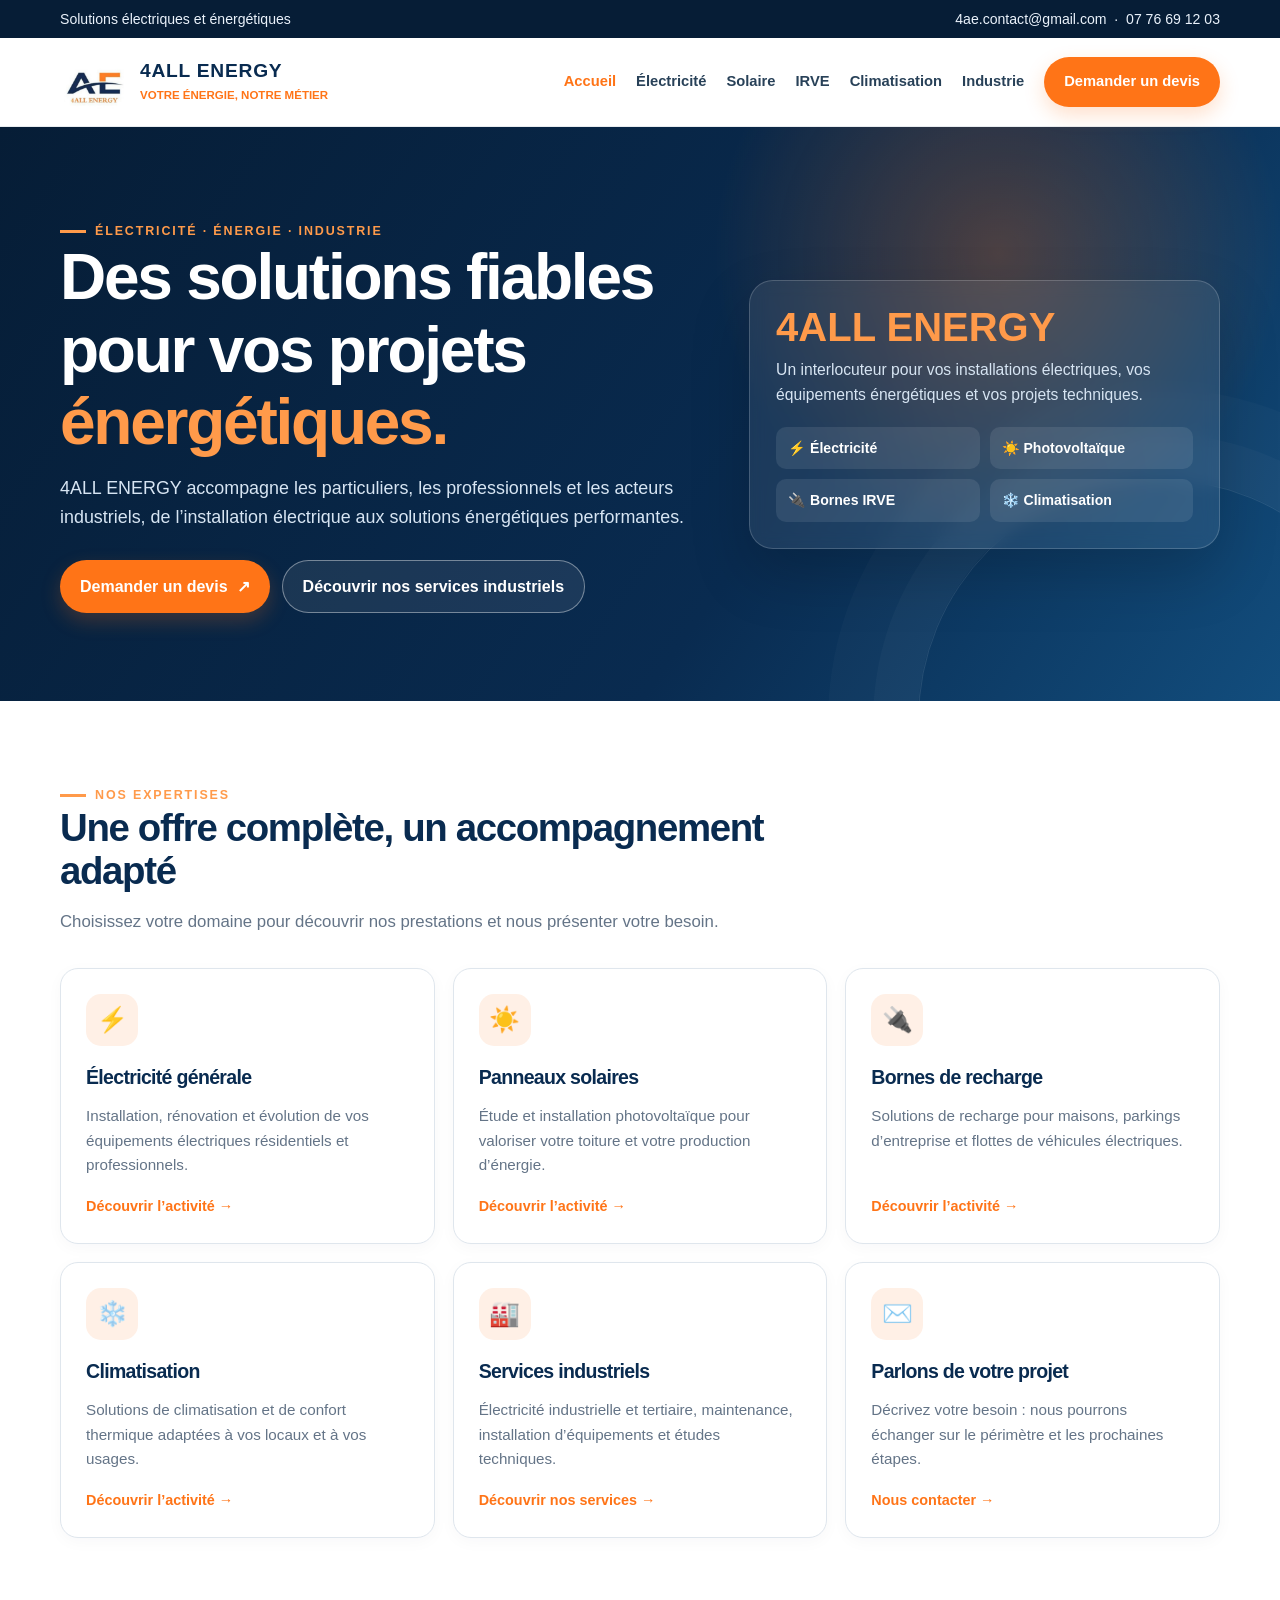
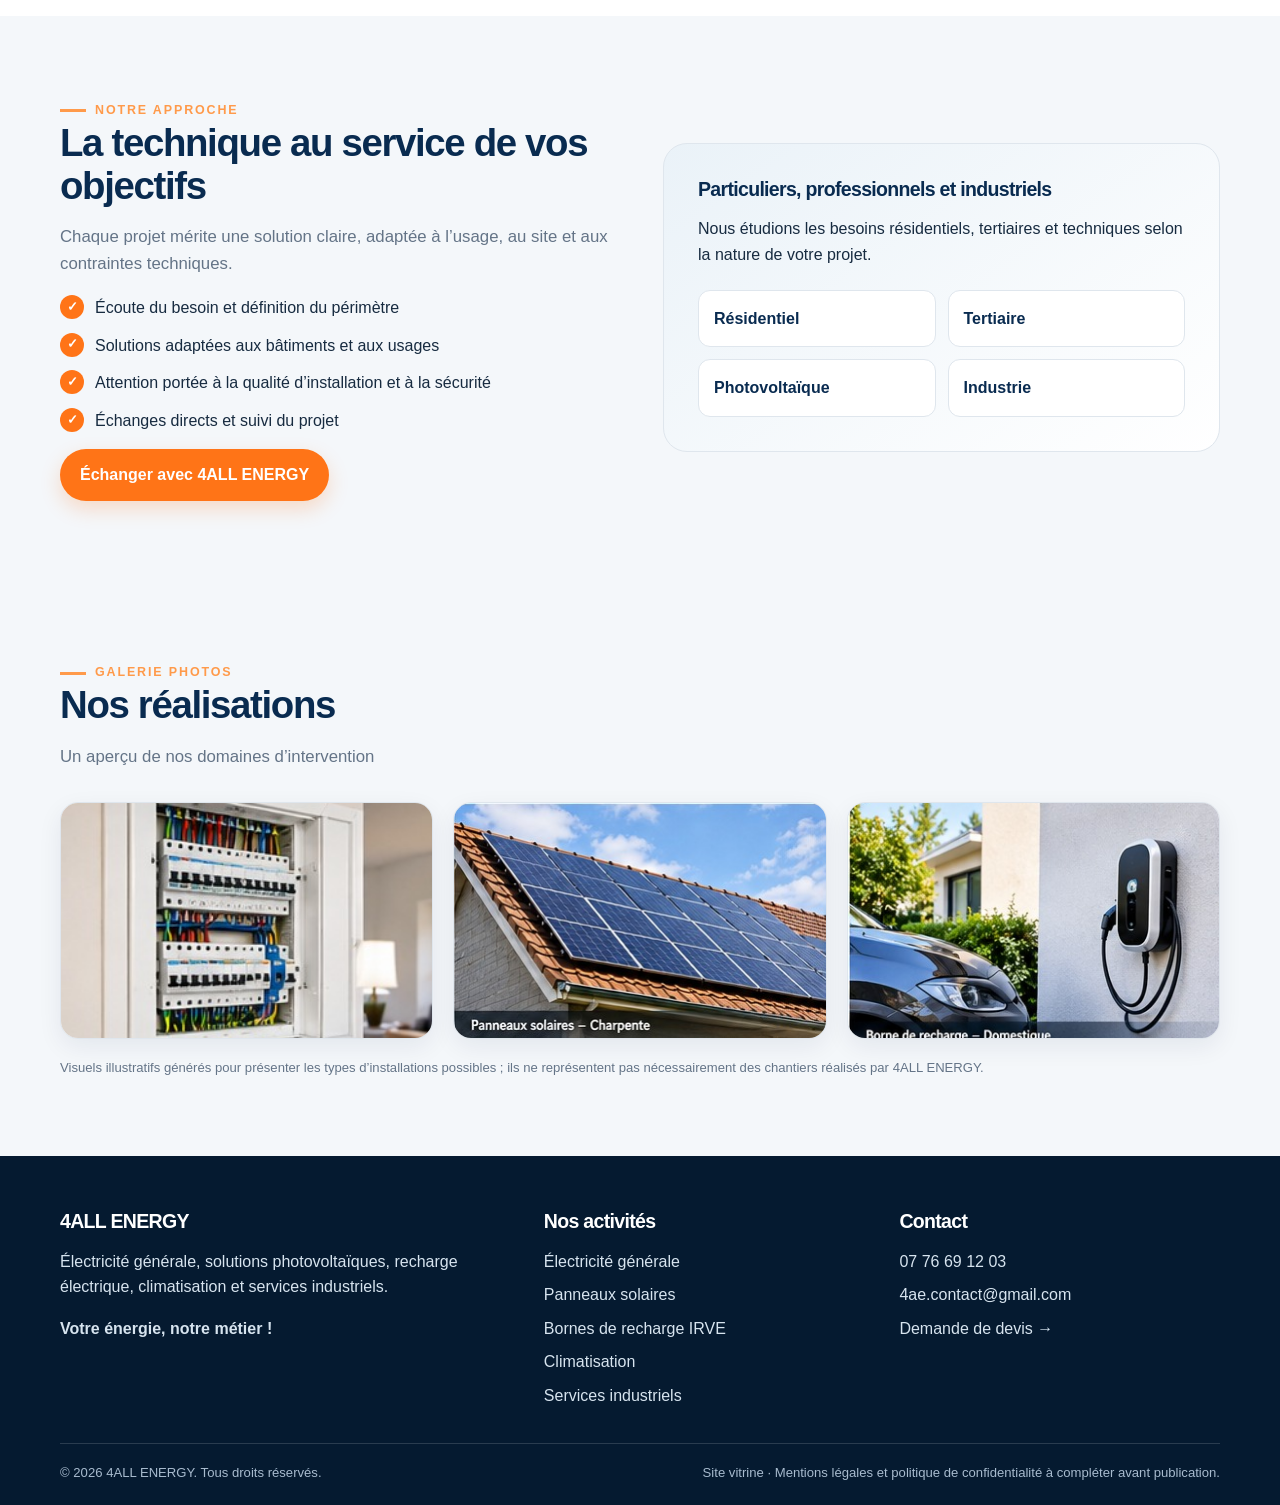
==== index.html @ ae84e77a "Add files via upload" ====
<!DOCTYPE html>

<html lang="fr">
<head>
<meta charset="utf-8"/>
<meta content="width=device-width, initial-scale=1" name="viewport"/>
<title>4ALL ENERGY | Électricité, solaire, IRVE et climatisation</title>
<meta content="4ALL ENERGY accompagne les particuliers, les entreprises et les industriels en électricité générale, photovoltaïque, bornes de recharge, climatisation et services industriels." name="description"/>
<meta content="#092b50" name="theme-color"/>
<link href="assets/styles.css" rel="stylesheet"/>
</head>
<body>
<div class="topbar"><div class="container topbar-inner"><span>Solutions électriques et énergétiques</span><span><a href="mailto:4ae.contact@gmail.com">4ae.contact@gmail.com</a>  ·  <a href="tel:+33776691203">07 76 69 12 03</a></span></div></div>
<header class="site-header"><div class="container header-inner">
<a aria-label="4ALL ENERGY - Accueil" class="brand" href="index.html">
<img alt="Logo AE 4ALL ENERGY" src="assets/logo-ae.jpg"/>
<span class="brand-copy"><strong>4ALL ENERGY</strong><small>VOTRE ÉNERGIE, NOTRE MÉTIER</small></span></a>
<button aria-expanded="false" aria-label="Ouvrir le menu" class="menu-toggle" type="button">☰</button>
<nav aria-label="Navigation principale" class="nav"><a aria-current="page" href="index.html">Accueil</a><a href="electricite-generale.html">Électricité</a><a href="panneaux-solaires.html">Solaire</a><a href="bornes-recharge.html">IRVE</a><a href="climatisation.html">Climatisation</a><a href="services-industriels.html">Industrie</a><a class="nav-cta" href="contact.html">Demander un devis</a></nav>
</div></header>
<main>
<section class="hero"><div class="container hero-grid">
<div><span class="eyebrow">Électricité · Énergie · Industrie</span>
<h1>Des solutions fiables pour vos projets <span>énergétiques.</span></h1>
<p>4ALL ENERGY accompagne les particuliers, les professionnels et les acteurs industriels, de l’installation électrique aux solutions énergétiques performantes.</p>
<div class="hero-actions"><a class="btn btn-primary" href="contact.html">Demander un devis <span>↗</span></a><a class="btn btn-secondary" href="services-industriels.html">Découvrir nos services industriels</a></div>
</div>
<aside class="hero-card"><div class="big-number">4ALL ENERGY</div><p>Un interlocuteur pour vos installations électriques, vos équipements énergétiques et vos projets techniques.</p>
<div class="quick-list"><span>⚡ Électricité</span><span>☀️ Photovoltaïque</span><span>🔌 Bornes IRVE</span><span>❄️ Climatisation</span></div>
</aside>
</div></section>
<section class="section"><div class="container"><div class="section-head"><span class="eyebrow">Nos expertises</span><h2>Une offre complète, un accompagnement adapté</h2><p>Choisissez votre domaine pour découvrir nos prestations et nous présenter votre besoin.</p></div>
<div class="cards">
<a class="service-card" href="electricite-generale.html"><div class="service-icon">⚡</div><h3>Électricité générale</h3><p>Installation, rénovation et évolution de vos équipements électriques résidentiels et professionnels.</p><span class="card-link">Découvrir l’activité →</span></a>
<a class="service-card" href="panneaux-solaires.html"><div class="service-icon">☀️</div><h3>Panneaux solaires</h3><p>Étude et installation photovoltaïque pour valoriser votre toiture et votre production d’énergie.</p><span class="card-link">Découvrir l’activité →</span></a>
<a class="service-card" href="bornes-recharge.html"><div class="service-icon">🔌</div><h3>Bornes de recharge</h3><p>Solutions de recharge pour maisons, parkings d’entreprise et flottes de véhicules électriques.</p><span class="card-link">Découvrir l’activité →</span></a>
<a class="service-card" href="climatisation.html"><div class="service-icon">❄️</div><h3>Climatisation</h3><p>Solutions de climatisation et de confort thermique adaptées à vos locaux et à vos usages.</p><span class="card-link">Découvrir l’activité →</span></a>
<a class="service-card" href="services-industriels.html"><div class="service-icon">🏭</div><h3>Services industriels</h3><p>Électricité industrielle et tertiaire, maintenance, installation d’équipements et études techniques.</p><span class="card-link">Découvrir nos services →</span></a>
<a class="service-card" href="contact.html"><div class="service-icon">✉️</div><h3>Parlons de votre projet</h3><p>Décrivez votre besoin : nous pourrons échanger sur le périmètre et les prochaines étapes.</p><span class="card-link">Nous contacter →</span></a>
</div></div></section>
<section class="section section-soft"><div class="container split"><div><span class="eyebrow">Notre approche</span><h2>La technique au service de vos objectifs</h2><p class="lead">Chaque projet mérite une solution claire, adaptée à l’usage, au site et aux contraintes techniques.</p><ul class="check-list"><li>Écoute du besoin et définition du périmètre</li><li>Solutions adaptées aux bâtiments et aux usages</li><li>Attention portée à la qualité d’installation et à la sécurité</li><li>Échanges directs et suivi du projet</li></ul><a class="btn btn-primary" href="contact.html">Échanger avec 4ALL ENERGY</a></div>
<div class="feature-panel"><h3>Particuliers, professionnels et industriels</h3><p>Nous étudions les besoins résidentiels, tertiaires et techniques selon la nature de votre projet.</p><div class="mini-grid"><div>Résidentiel</div><div>Tertiaire</div><div>Photovoltaïque</div><div>Industrie</div></div></div>
</div></section>
<section class="section projects-section"><div class="container"><div class="section-head"><span class="eyebrow">Galerie photos</span><h2>Nos réalisations</h2><p>Un aperçu de nos domaines d’intervention</p></div><div class="project-gallery"><article class="project-card"><img alt="Tableau électrique de logement" decoding="async" loading="lazy" src="assets/realisations/realisation-01.jpg"/></article>
<article class="project-card"><img alt="Panneaux solaires sur charpente" decoding="async" loading="lazy" src="assets/realisations/realisation-07.jpg"/></article>
<article class="project-card"><img alt="Borne de recharge domestique" decoding="async" loading="lazy" src="assets/realisations/realisation-04.jpg"/></article></div><p class="gallery-disclaimer">Visuels illustratifs générés pour présenter les types d’installations possibles ; ils ne représentent pas nécessairement des chantiers réalisés par 4ALL ENERGY.</p></div></section>
</main>
<footer class="site-footer"><div class="container"><div class="footer-grid">
<div><h3>4ALL ENERGY</h3><p>Électricité générale, solutions photovoltaïques, recharge électrique, climatisation et services industriels.</p><p><strong>Votre énergie, notre métier !</strong></p></div>
<div><h3>Nos activités</h3><div class="footer-links"><a href="electricite-generale.html">Électricité générale</a><a href="panneaux-solaires.html">Panneaux solaires</a><a href="bornes-recharge.html">Bornes de recharge IRVE</a><a href="climatisation.html">Climatisation</a><a href="services-industriels.html">Services industriels</a></div></div>
<div><h3>Contact</h3><div class="footer-links"><a href="tel:+33776691203">07 76 69 12 03</a><a href="mailto:4ae.contact@gmail.com">4ae.contact@gmail.com</a><a href="contact.html">Demande de devis →</a></div></div>
</div><div class="footer-bottom"><span>© <span id="year">2026</span> 4ALL ENERGY. Tous droits réservés.</span><span>Site vitrine · Mentions légales et politique de confidentialité à compléter avant publication.</span></div></div></footer>
<a class="mobile-call" href="tel:+33776691203">☎ Appeler 4ALL ENERGY</a>
<script src="assets/site.js"></script>
</body></html>
---- assets/styles.css ----
:root {
  --navy: #092b50;
  --navy-deep: #061d36;
  --orange: #ff7417;
  --orange-light: #ff9a4a;
  --ink: #172b40;
  --muted: #647487;
  --paper: #f4f7fa;
  --white: #fff;
  --line: #dfe6ed;
  --radius: 18px;
  --shadow: 0 16px 40px rgba(7, 35, 64, .10);
}
* { box-sizing: border-box; }
html { scroll-behavior: smooth; }
body { margin: 0; color: var(--ink); background: var(--white); font-family: Inter, "Segoe UI", Arial, sans-serif; line-height: 1.6; }
a { color: inherit; }
img { max-width: 100%; display: block; }
.container { width: min(1160px, calc(100% - 40px)); margin-inline: auto; }
.topbar { background: var(--navy-deep); color: #eaf2fb; font-size: .88rem; }
.topbar-inner { min-height: 38px; display: flex; align-items: center; justify-content: space-between; gap: 16px; }
.topbar a { text-decoration: none; }
.site-header { position: sticky; top: 0; z-index: 20; background: rgba(255,255,255,.96); backdrop-filter: blur(12px); border-bottom: 1px solid rgba(9,43,80,.09); }
.header-inner { min-height: 88px; display: flex; align-items: center; justify-content: space-between; gap: 24px; }
.brand { display: flex; align-items: center; gap: 12px; text-decoration: none; min-width: 200px; }
.brand img { width: 68px; height: 60px; object-fit: contain; }
.brand-mark { width: 58px; height: 58px; display: grid; place-items: center; border-radius: 14px; background: var(--navy); color: white; font-weight: 900; font-size: 1.5rem; letter-spacing: -2px; border-bottom: 5px solid var(--orange); }
.brand-copy strong { display: block; color: var(--navy); font-size: 1.2rem; letter-spacing: .04em; line-height: 1.1; }
.brand-copy small { display: block; color: var(--orange); font-weight: 700; font-size: .72rem; margin-top: 5px; }
.nav { display: flex; align-items: center; gap: 20px; }
.nav a { text-decoration: none; font-size: .92rem; font-weight: 700; color: #284158; }
.nav a:hover, .nav a[aria-current="page"] { color: var(--orange); }
.nav-cta, .btn { display: inline-flex; align-items: center; justify-content: center; gap: 9px; border: 0; border-radius: 999px; padding: 13px 20px; text-decoration: none; font-weight: 800; cursor: pointer; transition: transform .2s, background .2s; }
.nav-cta, .btn-primary { background: var(--orange); color: #fff !important; box-shadow: 0 8px 20px rgba(255,116,23,.22); }
.btn-secondary { border: 1px solid rgba(255,255,255,.4); color: white; background: rgba(255,255,255,.08); }
.btn-outline { border: 1px solid var(--line); color: var(--navy); background: white; }
.btn:hover, .nav-cta:hover { transform: translateY(-2px); }
.menu-toggle { display: none; border: 1px solid var(--line); background: white; border-radius: 10px; padding: 10px 12px; font-size: 1.15rem; }
.hero { position: relative; overflow: hidden; color: white; background: radial-gradient(circle at 78% 22%, rgba(255,116,23,.27), transparent 26%), linear-gradient(125deg, var(--navy-deep), var(--navy) 62%, #124d7d); }
.hero:after { content: ""; position: absolute; width: 480px; height: 480px; border: 1px solid rgba(255,255,255,.10); border-radius: 50%; right: -120px; bottom: -260px; box-shadow: 0 0 0 45px rgba(255,255,255,.025), 0 0 0 90px rgba(255,255,255,.02); }
.hero-grid { position: relative; z-index: 1; display: grid; grid-template-columns: 1.15fr .85fr; align-items: center; gap: 52px; padding-block: 88px; }
.eyebrow { display: inline-flex; align-items: center; gap: 9px; color: var(--orange-light); font-size: .78rem; text-transform: uppercase; letter-spacing: .15em; font-weight: 900; }
.eyebrow:before { content: ""; width: 26px; height: 3px; background: currentColor; }
h1, h2, h3 { margin: 0 0 16px; line-height: 1.13; letter-spacing: -.035em; }
h1 { font-size: clamp(2.5rem, 5vw, 4.4rem); }
h2 { font-size: clamp(1.8rem, 3vw, 2.7rem); color: var(--navy); }
h3 { font-size: 1.22rem; color: var(--navy); }
.hero h1 span { color: var(--orange-light); }
.hero p { color: #d7e5f3; font-size: 1.12rem; max-width: 650px; margin: 0 0 28px; }
.hero-actions { display: flex; flex-wrap: wrap; gap: 12px; }
.hero-card { padding: 26px; border: 1px solid rgba(255,255,255,.18); background: rgba(255,255,255,.08); border-radius: 24px; backdrop-filter: blur(8px); box-shadow: 0 25px 60px rgba(0,0,0,.18); }
.hero-card .big-number { color: var(--orange-light); font-size: 2.5rem; font-weight: 900; line-height: 1; }
.hero-card p { font-size: .98rem; margin: 10px 0 20px; }
.quick-list { display: grid; grid-template-columns: 1fr 1fr; gap: 10px; }
.quick-list span { background: rgba(255,255,255,.09); border-radius: 10px; padding: 10px 12px; font-size: .88rem; font-weight: 700; }
.section { padding-block: 78px; }
.section-soft { background: var(--paper); }
.section-head { max-width: 720px; margin-bottom: 32px; }
.section-head p, .lead { color: var(--muted); font-size: 1.05rem; }
.cards { display: grid; grid-template-columns: repeat(3, 1fr); gap: 18px; }
.service-card { display: flex; flex-direction: column; min-height: 245px; padding: 25px; border: 1px solid var(--line); border-radius: var(--radius); background: white; text-decoration: none; box-shadow: 0 4px 16px rgba(7,35,64,.03); transition: transform .2s, box-shadow .2s, border-color .2s; }
.service-card:hover { transform: translateY(-5px); border-color: rgba(255,116,23,.5); box-shadow: var(--shadow); }
.service-icon { width: 52px; height: 52px; display: grid; place-items: center; border-radius: 15px; background: #fff0e6; color: var(--orange); font-size: 1.55rem; margin-bottom: 20px; }
.service-card p { color: var(--muted); margin: 0 0 18px; font-size: .95rem; }
.card-link { margin-top: auto; color: var(--orange); font-weight: 900; font-size: .9rem; }
.split { display: grid; grid-template-columns: 1fr 1fr; gap: 46px; align-items: center; }
.feature-panel { border-radius: 24px; padding: 34px; background: linear-gradient(145deg, #eaf2f8, #fff); border: 1px solid var(--line); }
.feature-panel .mini-grid { display: grid; grid-template-columns: 1fr 1fr; gap: 12px; margin-top: 22px; }
.mini-grid div { padding: 15px; background: white; border: 1px solid var(--line); border-radius: 12px; font-weight: 800; color: var(--navy); }
.check-list { padding: 0; list-style: none; display: grid; gap: 12px; }
.check-list li { display: flex; gap: 11px; align-items: flex-start; }
.check-list li:before { content: "✓"; flex: 0 0 24px; height: 24px; display: grid; place-items: center; color: white; background: var(--orange); border-radius: 50%; font-weight: 900; font-size: .8rem; }
.page-hero { background: linear-gradient(120deg, var(--navy-deep), var(--navy)); color: white; padding-block: 68px; }
.page-hero h1 { max-width: 850px; font-size: clamp(2.35rem, 4vw, 3.7rem); }
.page-hero p { max-width: 780px; color: #d5e3f0; font-size: 1.1rem; }
.breadcrumb { color: #b9d0e5; font-size: .85rem; margin-bottom: 20px; }
.breadcrumb a { color: white; text-decoration: none; }
.page-content { display: grid; grid-template-columns: minmax(0, 1.35fr) minmax(260px, .65fr); gap: 38px; align-items: start; }
.content-block { margin-bottom: 34px; }
.content-block p { color: var(--muted); }
.info-box { padding: 26px; background: var(--paper); border: 1px solid var(--line); border-radius: var(--radius); }
.info-box h3 { margin-bottom: 12px; }
.pill-list { display: flex; flex-wrap: wrap; gap: 9px; margin-top: 20px; }
.pill { display: inline-flex; padding: 8px 12px; background: #eaf1f7; color: var(--navy); border-radius: 999px; font-size: .84rem; font-weight: 800; }
.cta-band { padding: 34px; display: flex; justify-content: space-between; align-items: center; gap: 24px; background: linear-gradient(115deg, var(--navy), #104875); color: white; border-radius: 24px; }
.cta-band h2 { color: white; margin-bottom: 8px; font-size: clamp(1.5rem, 3vw, 2.2rem); }
.cta-band p { margin: 0; color: #d6e5f2; }
.contact-grid { display: grid; grid-template-columns: .8fr 1.2fr; gap: 28px; }
.contact-details { padding: 30px; border-radius: var(--radius); background: var(--navy); color: white; }
.contact-details h3 { color: white; }
.contact-details a { color: white; }
.contact-details p { color: #d6e5f2; }
.form-card { padding: 30px; border: 1px solid var(--line); border-radius: var(--radius); box-shadow: var(--shadow); }
.form-grid { display: grid; grid-template-columns: 1fr 1fr; gap: 15px; }
.field { display: grid; gap: 7px; }
.field.full { grid-column: 1 / -1; }
label { font-size: .88rem; font-weight: 800; color: var(--navy); }
input, select, textarea { width: 100%; padding: 13px 14px; border: 1px solid #cfd9e3; border-radius: 10px; font: inherit; background: #fff; color: var(--ink); }
textarea { min-height: 125px; resize: vertical; }
.form-note { color: var(--muted); font-size: .83rem; }
.site-footer { background: #051a30; color: #d7e4ef; padding: 54px 0 22px; }
.footer-grid { display: grid; grid-template-columns: 1.4fr 1fr 1fr; gap: 35px; padding-bottom: 34px; }
.site-footer h3 { color: white; }
.site-footer a { color: #d7e4ef; text-decoration: none; }
.site-footer a:hover { color: var(--orange-light); }
.footer-links { display: grid; gap: 8px; }
.footer-bottom { display: flex; justify-content: space-between; gap: 20px; border-top: 1px solid rgba(255,255,255,.15); padding-top: 18px; color: #a8bbce; font-size: .82rem; }
.mobile-call { display: none; }
@media (max-width: 980px) {
  .nav { gap: 12px; }
  .nav a { font-size: .84rem; }
  .hero-grid { gap: 28px; padding-block: 66px; }
  .cards { grid-template-columns: repeat(2, 1fr); }
}
@media (max-width: 760px) {
  .container { width: min(100% - 30px, 560px); }
  .topbar-inner { justify-content: center; text-align: center; }
  .topbar-inner span:first-child { display: none; }
  .header-inner { min-height: 74px; }
  .brand { min-width: 0; }
  .brand img { width: 48px; height: 48px; }
  .brand-mark { width: 46px; height: 46px; font-size: 1.2rem; }
  .brand-copy strong { font-size: 1rem; }
  .brand-copy small { font-size: .63rem; }
  .menu-toggle { display: block; }
  .nav { display: none; position: absolute; top: 74px; left: 0; right: 0; padding: 18px 22px 22px; background: white; border-bottom: 1px solid var(--line); box-shadow: var(--shadow); align-items: stretch; flex-direction: column; }
  .nav.open { display: flex; }
  .nav a { font-size: .95rem; padding: 5px 0; }
  .nav-cta { text-align: center; }
  .hero-grid, .split, .page-content, .contact-grid { grid-template-columns: 1fr; }
  .hero-grid { padding-block: 52px; }
  .hero-card { padding: 22px; }
  .section { padding-block: 54px; }
  .cards { grid-template-columns: 1fr; }
  .cta-band { align-items: flex-start; flex-direction: column; padding: 27px; }
  .footer-grid { grid-template-columns: 1fr; gap: 25px; }
  .footer-bottom { flex-direction: column; }
  .form-grid { grid-template-columns: 1fr; }
  .field.full { grid-column: auto; }
  .mobile-call { display: block; position: fixed; z-index: 15; bottom: 14px; right: 14px; border-radius: 999px; padding: 14px 18px; background: var(--orange); color: white; text-decoration: none; font-weight: 900; box-shadow: 0 8px 22px rgba(0,0,0,.2); }
}


/* Galerie de réalisations illustratives */
.projects-section { background: var(--paper); }
.project-gallery { display: grid; grid-template-columns: repeat(3, minmax(0, 1fr)); gap: 20px; }
.project-card { overflow: hidden; background: white; border: 1px solid var(--line); border-radius: var(--radius); box-shadow: 0 8px 24px rgba(7,35,64,.07); }
.project-card img { width: 100%; height: 235px; object-fit: cover; background: #eaf1f7; }
.project-card-copy { padding: 18px 20px 20px; }
.project-card-copy h3 { margin-bottom: 6px; }
.project-card-copy p { color: var(--muted); margin: 0; font-size: .9rem; }
.gallery-disclaimer { margin: 18px 0 0; color: var(--muted); font-size: .82rem; }
@media (max-width: 760px) { .project-gallery { grid-template-columns: 1fr; } .project-card img { height: 230px; } }

/* Galerie photos sans titres ni légendes visibles */
.project-card { overflow: hidden; }
.project-card img { display: block; width: 100%; aspect-ratio: 4 / 3; object-fit: cover; }
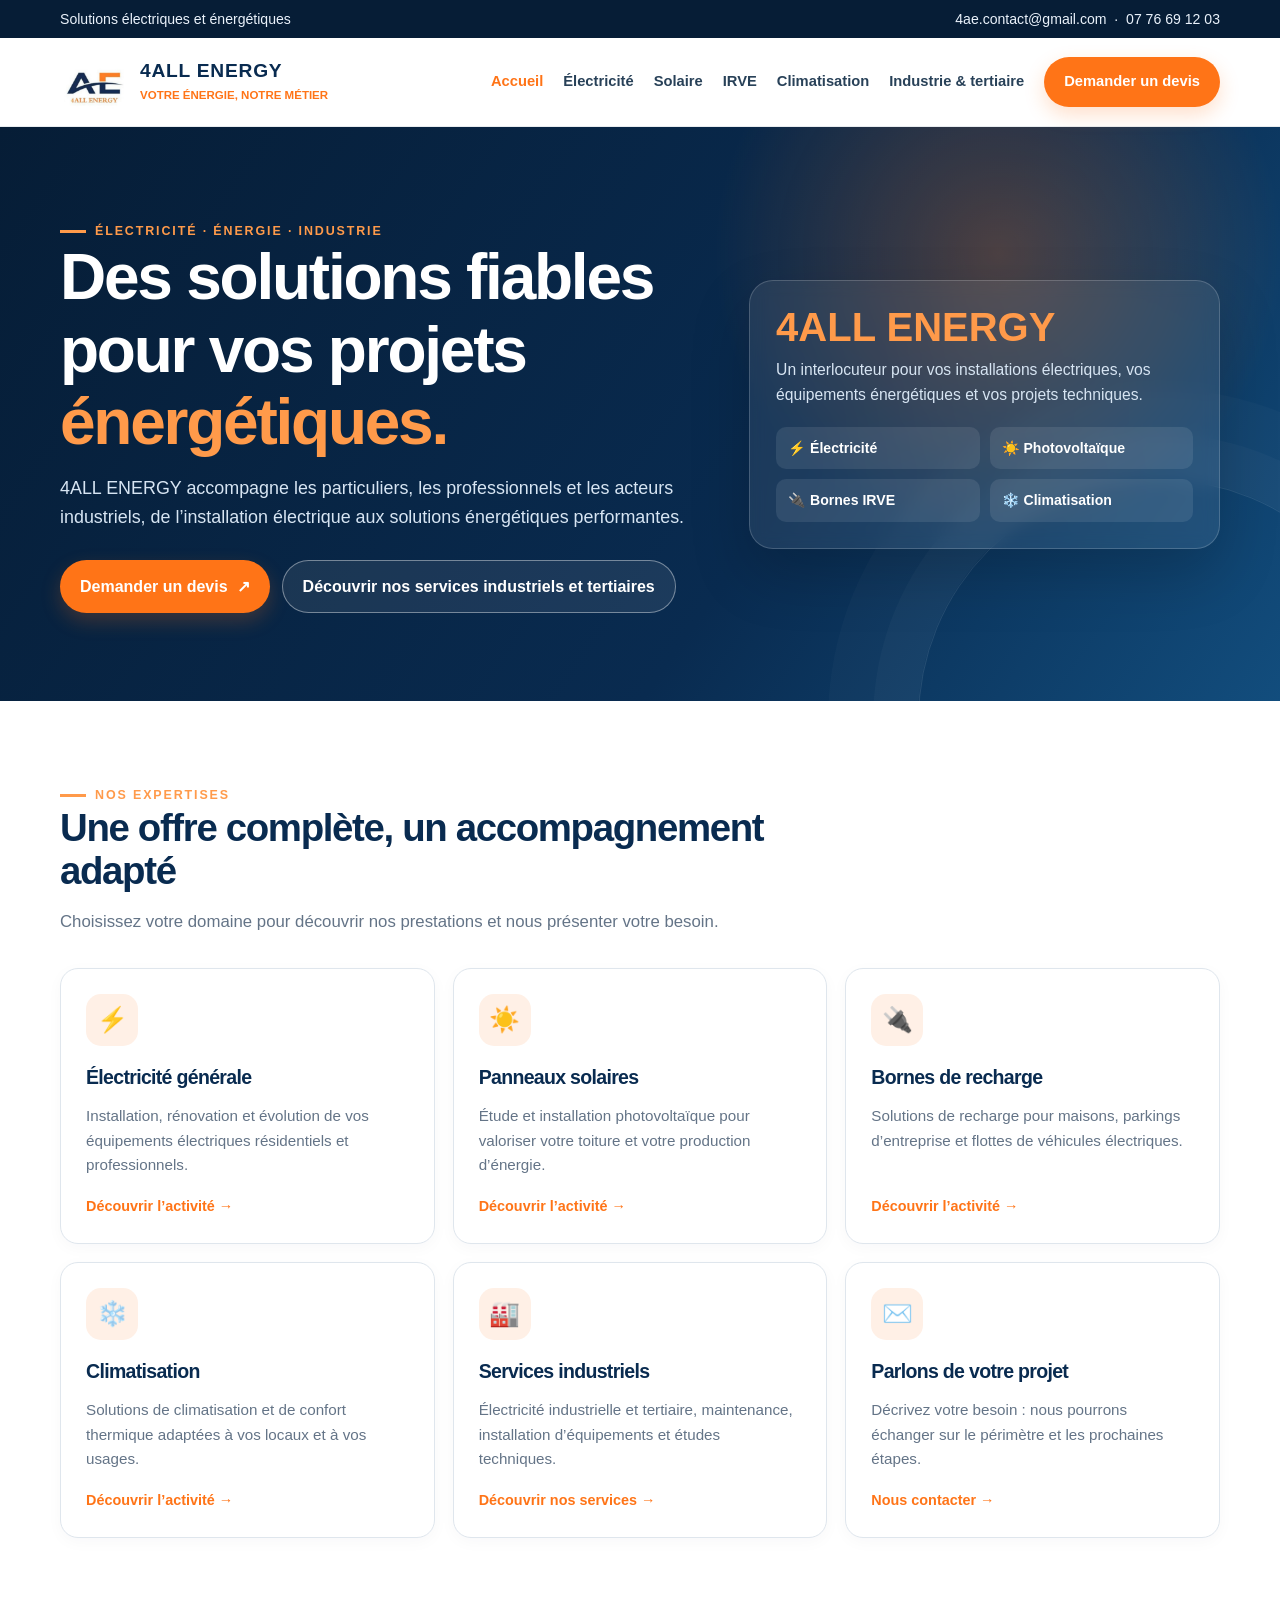
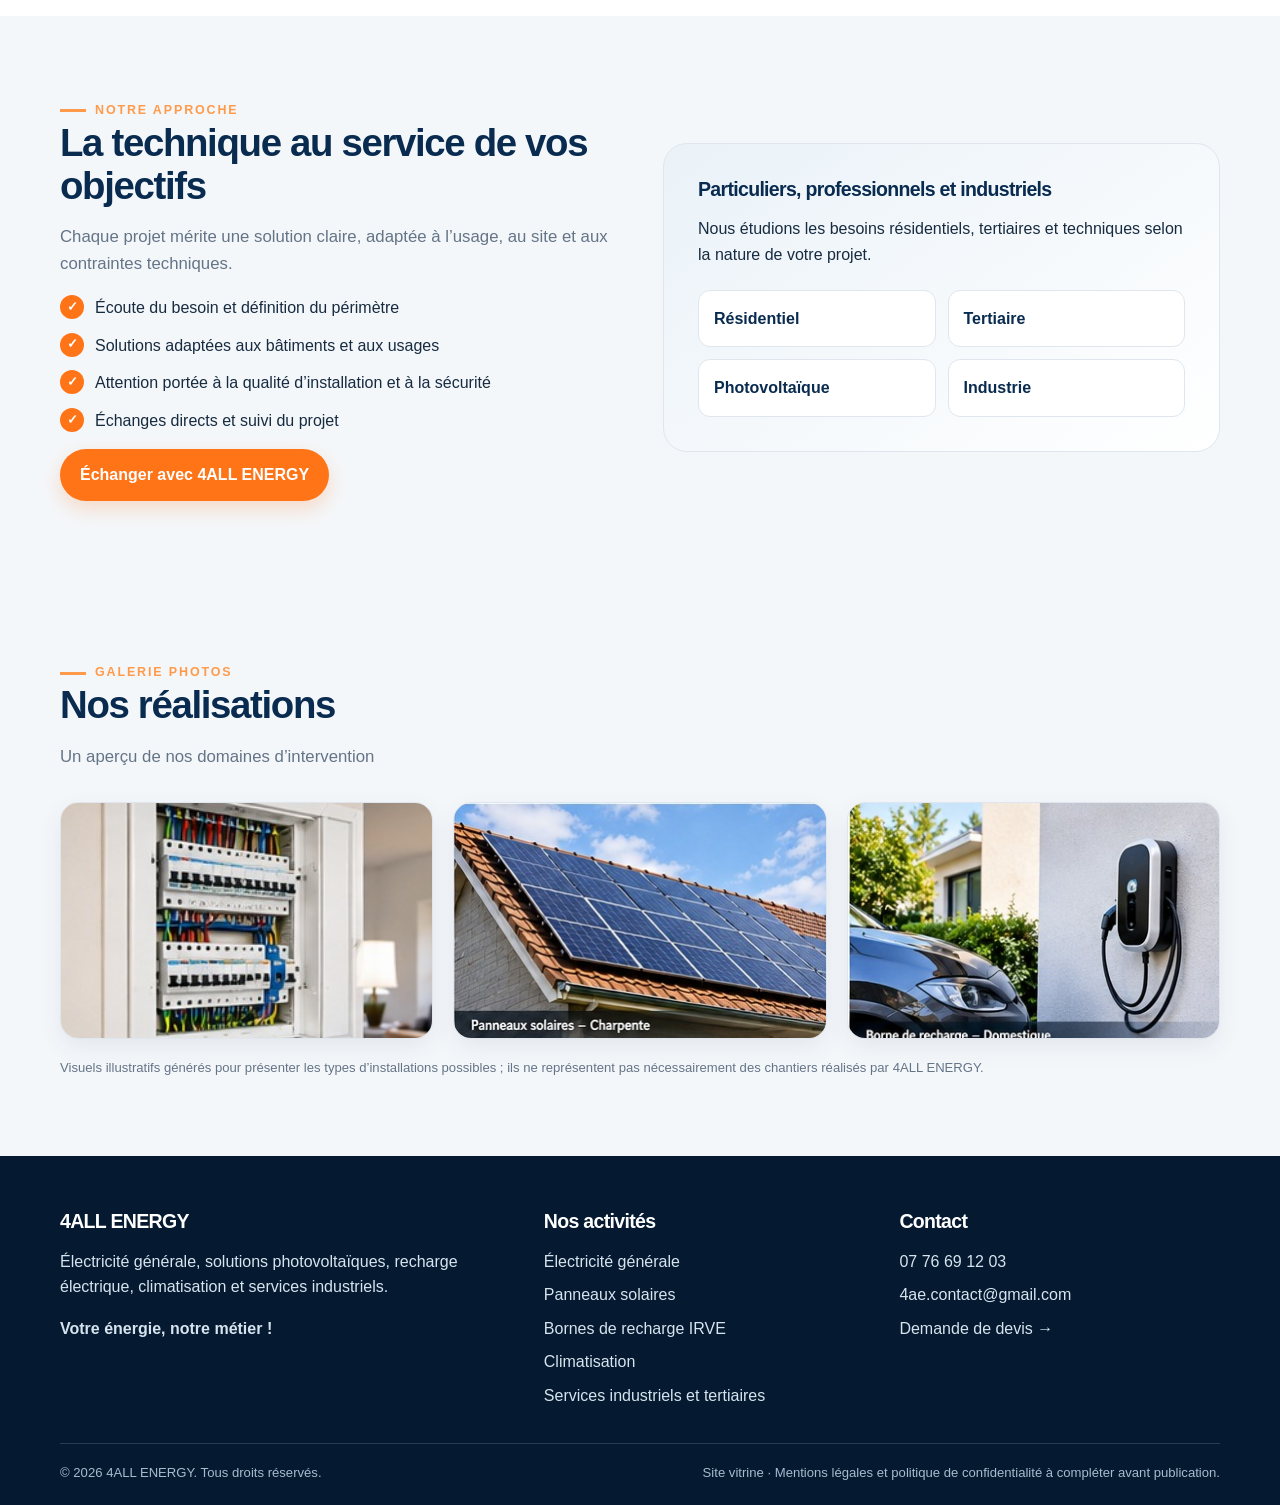
==== commit 4aec8734: "Add files via upload" ====
--- a/index.html
+++ b/index.html
@@ -16,14 +16,14 @@
 <img alt="Logo AE 4ALL ENERGY" src="assets/logo-ae.jpg"/>
 <span class="brand-copy"><strong>4ALL ENERGY</strong><small>VOTRE ÉNERGIE, NOTRE MÉTIER</small></span></a>
 <button aria-expanded="false" aria-label="Ouvrir le menu" class="menu-toggle" type="button">☰</button>
-<nav aria-label="Navigation principale" class="nav"><a aria-current="page" href="index.html">Accueil</a><a href="electricite-generale.html">Électricité</a><a href="panneaux-solaires.html">Solaire</a><a href="bornes-recharge.html">IRVE</a><a href="climatisation.html">Climatisation</a><a href="services-industriels.html">Industrie</a><a class="nav-cta" href="contact.html">Demander un devis</a></nav>
+<nav aria-label="Navigation principale" class="nav"><a aria-current="page" href="index.html">Accueil</a><a href="electricite-generale.html">Électricité</a><a href="panneaux-solaires.html">Solaire</a><a href="bornes-recharge.html">IRVE</a><a href="climatisation.html">Climatisation</a><a href="services-industriels-tertiaires.html">Industrie &amp; tertiaire</a><a class="nav-cta" href="contact.html">Demander un devis</a></nav>
 </div></header>
 <main>
 <section class="hero"><div class="container hero-grid">
 <div><span class="eyebrow">Électricité · Énergie · Industrie</span>
 <h1>Des solutions fiables pour vos projets <span>énergétiques.</span></h1>
 <p>4ALL ENERGY accompagne les particuliers, les professionnels et les acteurs industriels, de l’installation électrique aux solutions énergétiques performantes.</p>
-<div class="hero-actions"><a class="btn btn-primary" href="contact.html">Demander un devis <span>↗</span></a><a class="btn btn-secondary" href="services-industriels.html">Découvrir nos services industriels</a></div>
+<div class="hero-actions"><a class="btn btn-primary" href="contact.html">Demander un devis <span>↗</span></a><a class="btn btn-secondary" href="services-industriels-tertiaires.html">Découvrir nos services industriels et tertiaires</a></div>
 </div>
 <aside class="hero-card"><div class="big-number">4ALL ENERGY</div><p>Un interlocuteur pour vos installations électriques, vos équipements énergétiques et vos projets techniques.</p>
 <div class="quick-list"><span>⚡ Électricité</span><span>☀️ Photovoltaïque</span><span>🔌 Bornes IRVE</span><span>❄️ Climatisation</span></div>
@@ -35,7 +35,7 @@
 <a class="service-card" href="panneaux-solaires.html"><div class="service-icon">☀️</div><h3>Panneaux solaires</h3><p>Étude et installation photovoltaïque pour valoriser votre toiture et votre production d’énergie.</p><span class="card-link">Découvrir l’activité →</span></a>
 <a class="service-card" href="bornes-recharge.html"><div class="service-icon">🔌</div><h3>Bornes de recharge</h3><p>Solutions de recharge pour maisons, parkings d’entreprise et flottes de véhicules électriques.</p><span class="card-link">Découvrir l’activité →</span></a>
 <a class="service-card" href="climatisation.html"><div class="service-icon">❄️</div><h3>Climatisation</h3><p>Solutions de climatisation et de confort thermique adaptées à vos locaux et à vos usages.</p><span class="card-link">Découvrir l’activité →</span></a>
-<a class="service-card" href="services-industriels.html"><div class="service-icon">🏭</div><h3>Services industriels</h3><p>Électricité industrielle et tertiaire, maintenance, installation d’équipements et études techniques.</p><span class="card-link">Découvrir nos services →</span></a>
+<a class="service-card" href="services-industriels-tertiaires.html"><div class="service-icon">🏭</div><h3>Services industriels</h3><p>Électricité industrielle et tertiaire, maintenance, installation d’équipements et études techniques.</p><span class="card-link">Découvrir nos services →</span></a>
 <a class="service-card" href="contact.html"><div class="service-icon">✉️</div><h3>Parlons de votre projet</h3><p>Décrivez votre besoin : nous pourrons échanger sur le périmètre et les prochaines étapes.</p><span class="card-link">Nous contacter →</span></a>
 </div></div></section>
 <section class="section section-soft"><div class="container split"><div><span class="eyebrow">Notre approche</span><h2>La technique au service de vos objectifs</h2><p class="lead">Chaque projet mérite une solution claire, adaptée à l’usage, au site et aux contraintes techniques.</p><ul class="check-list"><li>Écoute du besoin et définition du périmètre</li><li>Solutions adaptées aux bâtiments et aux usages</li><li>Attention portée à la qualité d’installation et à la sécurité</li><li>Échanges directs et suivi du projet</li></ul><a class="btn btn-primary" href="contact.html">Échanger avec 4ALL ENERGY</a></div>
@@ -47,7 +47,7 @@
 </main>
 <footer class="site-footer"><div class="container"><div class="footer-grid">
 <div><h3>4ALL ENERGY</h3><p>Électricité générale, solutions photovoltaïques, recharge électrique, climatisation et services industriels.</p><p><strong>Votre énergie, notre métier !</strong></p></div>
-<div><h3>Nos activités</h3><div class="footer-links"><a href="electricite-generale.html">Électricité générale</a><a href="panneaux-solaires.html">Panneaux solaires</a><a href="bornes-recharge.html">Bornes de recharge IRVE</a><a href="climatisation.html">Climatisation</a><a href="services-industriels.html">Services industriels</a></div></div>
+<div><h3>Nos activités</h3><div class="footer-links"><a href="electricite-generale.html">Électricité générale</a><a href="panneaux-solaires.html">Panneaux solaires</a><a href="bornes-recharge.html">Bornes de recharge IRVE</a><a href="climatisation.html">Climatisation</a><a href="services-industriels-tertiaires.html">Services industriels et tertiaires</a></div></div>
 <div><h3>Contact</h3><div class="footer-links"><a href="tel:+33776691203">07 76 69 12 03</a><a href="mailto:4ae.contact@gmail.com">4ae.contact@gmail.com</a><a href="contact.html">Demande de devis →</a></div></div>
 </div><div class="footer-bottom"><span>© <span id="year">2026</span> 4ALL ENERGY. Tous droits réservés.</span><span>Site vitrine · Mentions légales et politique de confidentialité à compléter avant publication.</span></div></div></footer>
 <a class="mobile-call" href="tel:+33776691203">☎ Appeler 4ALL ENERGY</a>
